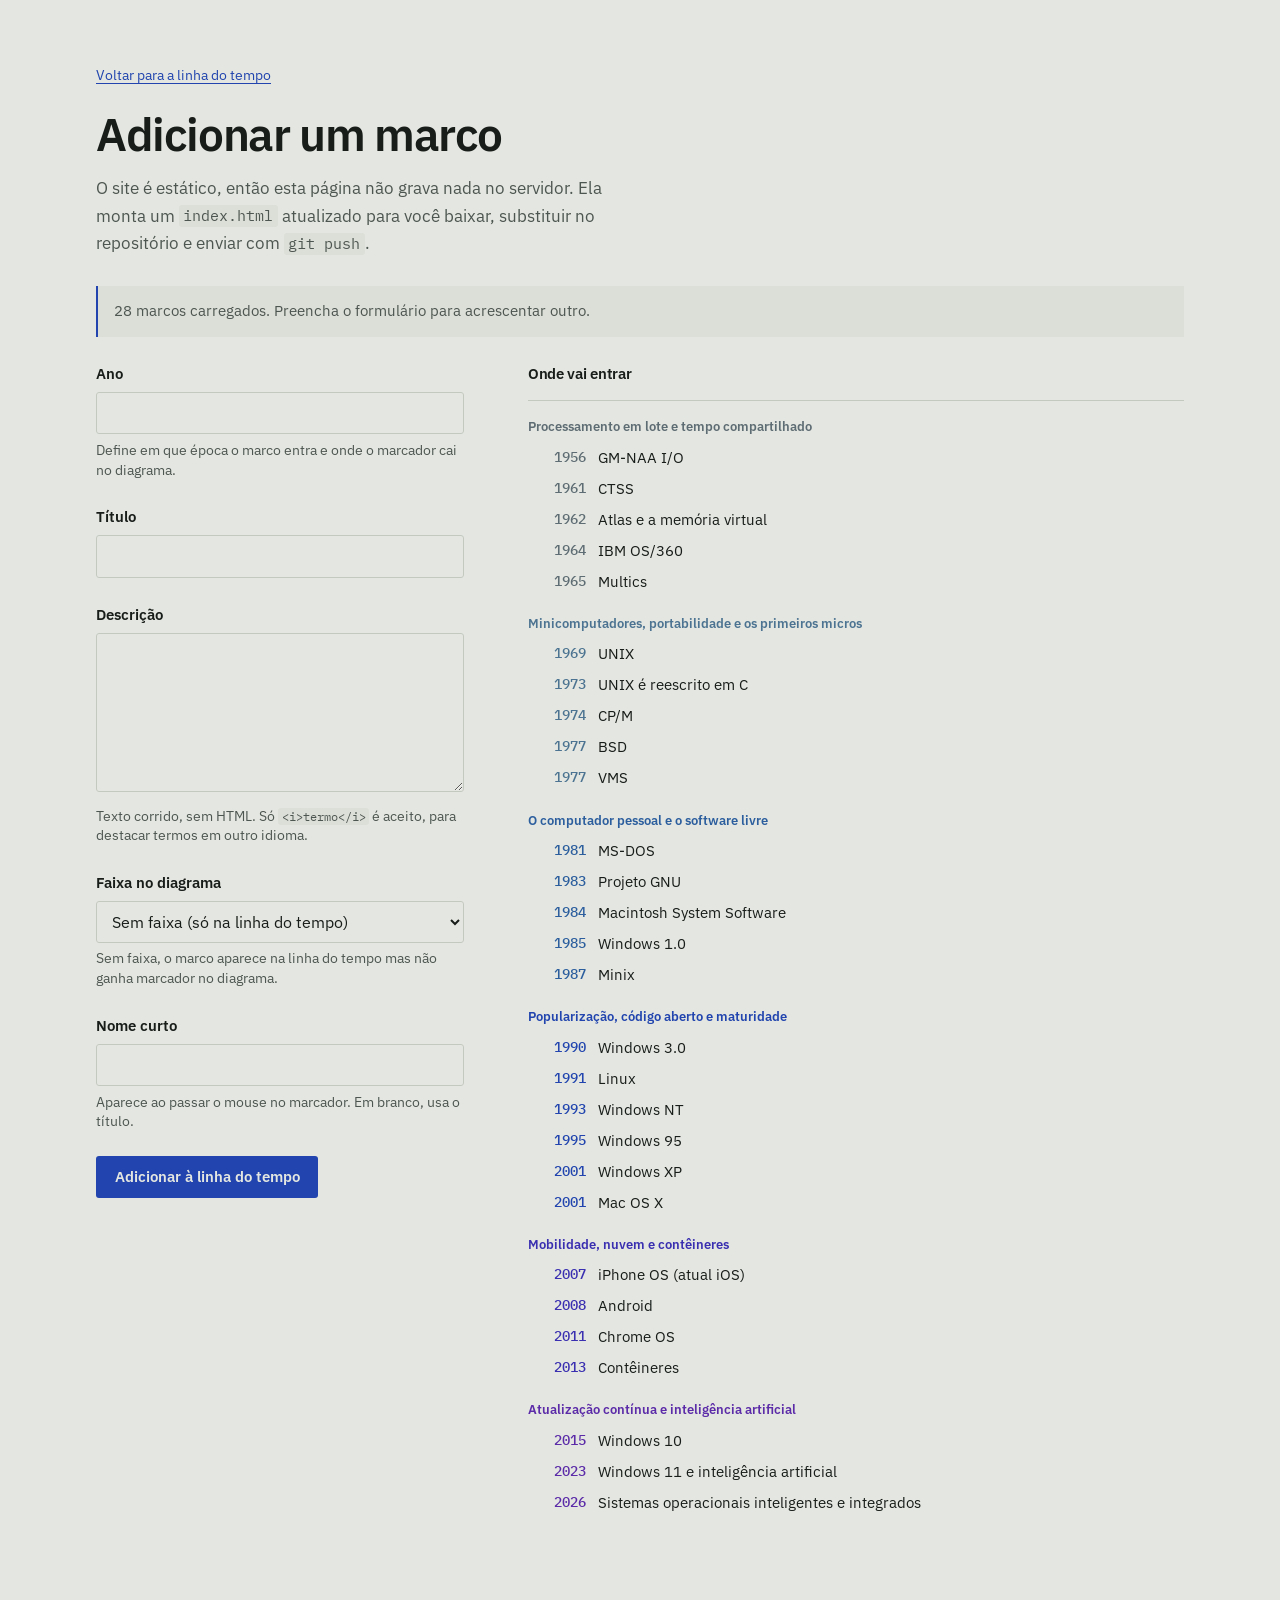
==== editor.html @ b469e8ab "Acrescenta sete marcos e a página de configuração Marcos novos: Atlas (1962), Multics (1965), VMS (1" ====
<!DOCTYPE html>
<html lang="pt-BR">
<head>
<meta charset="utf-8">
<meta name="viewport" content="width=device-width, initial-scale=1">
<title>Adicionar um marco</title>
<meta name="robots" content="noindex">
<link rel="preconnect" href="https://fonts.googleapis.com">
<link rel="preconnect" href="https://fonts.gstatic.com" crossorigin>
<link href="https://fonts.googleapis.com/css2?family=IBM+Plex+Mono:wght@400;500&family=IBM+Plex+Sans:wght@400;500;600&display=swap" rel="stylesheet">
<link rel="stylesheet" href="styles.css">
<link rel="stylesheet" href="editor.css">
</head>
<body>

<header class="tool-head">
  <p class="tool-back"><a href="index.html">Voltar para a linha do tempo</a></p>
  <h1>Adicionar um marco</h1>
  <p class="tool-note">O site é estático, então esta página não grava nada no servidor.
  Ela monta um <code>index.html</code> atualizado para você baixar, substituir no
  repositório e enviar com <code>git push</code>.</p>
</header>

<p class="tool-status" id="status" role="status">Carregando a linha do tempo atual&hellip;</p>

<p class="tool-fallback" id="fallback" hidden>
  O navegador bloqueia a leitura de arquivos locais quando a página é aberta direto do disco.
  Escolha o <code>index.html</code> manualmente, ou sirva a pasta com
  <code>python3 -m http.server</code>.
  <label class="tool-file">
    <input type="file" id="file" accept=".html,text/html">
    <span>Escolher index.html</span>
  </label>
</p>

<div class="tool-grid" id="grid" hidden>

  <form class="tool-form" id="form" novalidate>
    <div class="field">
      <label for="f-year">Ano</label>
      <input type="number" id="f-year" name="year" min="1940" max="2100" step="1"
             inputmode="numeric" required>
      <p class="field-help" id="year-help">Define em que época o marco entra e onde
      o marcador cai no diagrama.</p>
    </div>

    <div class="field">
      <label for="f-title">Título</label>
      <input type="text" id="f-title" name="title" maxlength="90" required>
    </div>

    <div class="field">
      <label for="f-text">Descrição</label>
      <textarea id="f-text" name="text" rows="6" required></textarea>
      <p class="field-help">Texto corrido, sem HTML. Só <code>&lt;i&gt;termo&lt;/i&gt;</code>
      é aceito, para destacar termos em outro idioma.</p>
    </div>

    <div class="field">
      <label for="f-lane">Faixa no diagrama</label>
      <select id="f-lane" name="lane"></select>
      <p class="field-help">Sem faixa, o marco aparece na linha do tempo mas não
      ganha marcador no diagrama.</p>
    </div>

    <div class="field">
      <label for="f-short">Nome curto</label>
      <input type="text" id="f-short" name="short" maxlength="28">
      <p class="field-help">Aparece ao passar o mouse no marcador. Em branco, usa o título.</p>
    </div>

    <p class="field-error" id="error" hidden></p>

    <button type="submit" class="btn btn-add">Adicionar à linha do tempo</button>
  </form>

  <section class="tool-side">
    <h2>Onde vai entrar</h2>
    <div class="toc" id="toc"></div>

    <div class="tool-out" id="out" hidden>
      <h2>Pronto para baixar</h2>
      <p class="tool-out-note" id="out-note"></p>
      <button type="button" class="btn btn-download" id="download">Baixar index.html</button>
      <details class="tool-snippet">
        <summary>Ver o HTML do marco, para colar à mão</summary>
        <pre id="snippet"></pre>
        <button type="button" class="btn btn-quiet" id="copy">Copiar</button>
      </details>
      <ol class="tool-steps">
        <li>Substitua o <code>index.html</code> da pasta do projeto pelo arquivo baixado.</li>
        <li>Rode <code>git add index.html &amp;&amp; git commit -m "Novo marco" &amp;&amp; git push</code>.</li>
        <li>O GitHub Pages republica o site em um ou dois minutos.</li>
      </ol>
    </div>
  </section>

</div>

<script src="editor.js"></script>
</body>
</html>
---- styles.css ----
/* Linha do tempo dos sistemas operacionais
   Paleta: papel cinza-esverdeado + rampa de matiz que avança com o tempo. */

:root {
  --paper:        #e4e7e1;
  --paper-sunk:   #dcdfd8;
  --ink:          #191d1a;
  --ink-soft:     #4e5651;
  --rule:         #c4c9c0;
  --rule-faint:   #d2d6cd;

  --era-1: #5e6c73;   /* 1956  aço */
  --era-2: #4c7391;
  --era-3: #2c5e9e;
  --era-4: #2144ae;
  --era-5: #3a2fb0;
  --era-6: #5b2ba8;   /* 2026  violeta */

  --sans: "IBM Plex Sans", ui-sans-serif, system-ui, "Segoe UI", Roboto, Helvetica, Arial, sans-serif;
  --mono: "IBM Plex Mono", ui-monospace, "SF Mono", Menlo, Consolas, monospace;

  --gutter: clamp(1.25rem, 5vw, 4.5rem);
  --year-col: 6.25rem;
  --rail-gap: 1.75rem;
}

@media (prefers-color-scheme: dark) {
  :root {
    --paper:      #14181a;
    --paper-sunk: #1b2023;
    --ink:        #e2e6e0;
    --ink-soft:   #9aa39d;
    --rule:       #333b3d;
    --rule-faint: #262d30;

    --era-1: #9aa8af;
    --era-2: #74a0bd;
    --era-3: #5e94dd;
    --era-4: #7290f2;
    --era-5: #8f82f6;
    --era-6: #ab80ef;
  }
}

* { box-sizing: border-box; }

html { -webkit-text-size-adjust: 100%; }

body {
  margin: 0;
  padding: 0 var(--gutter) 0;
  background: var(--paper);
  color: var(--ink);
  font: 400 17px/1.62 var(--sans);
  -webkit-font-smoothing: antialiased;
  text-rendering: optimizeLegibility;
}

h1, h2, h3 { margin: 0; font-weight: 600; letter-spacing: -0.02em; }
p { margin: 0; }
i { font-style: italic; }

/* ---------- cabeçalho ---------- */

.masthead {
  max-width: 68rem;
  margin: 0 auto;
  padding-block: clamp(3.5rem, 11vh, 7rem) clamp(2.5rem, 6vh, 4rem);
}

.masthead h1 {
  font-size: clamp(2.3rem, 6.2vw, 4.15rem);
  line-height: 1.03;
  letter-spacing: -0.035em;
}

.standfirst {
  margin-top: 1.6rem;
  max-width: 46ch;
  font-size: 1.06rem;
  line-height: 1.58;
  color: var(--ink-soft);
}

/* ---------- diagrama de linhagens ---------- */

.lineage {
  max-width: 68rem;
  margin: 0 auto;
  padding-block: clamp(2rem, 5vh, 3rem) clamp(2rem, 5vh, 3.25rem);
  border-top: 1px solid var(--rule);
}

.lineage h2 {
  font-size: 0.95rem;
  font-weight: 600;
  letter-spacing: 0;
}

.lineage-intro {
  margin-top: 0.35rem;
  max-width: 44ch;
  font-size: 0.95rem;
  color: var(--ink-soft);
}

.chart-scroll { margin-top: 2.25rem; }

.chart {
  position: relative;
  padding-top: 2rem;
}

.chart-hint { display: none; }

.chart-grid {
  position: absolute;
  inset: 2rem 0 1.9rem var(--lane-col, 8.25rem);
  pointer-events: none;
}

.chart-grid span {
  position: absolute;
  top: 0;
  bottom: 0;
  width: 1px;
  background: var(--rule-faint);
}

.lane {
  position: relative;
  display: grid;
  grid-template-columns: var(--lane-col, 8.25rem) 1fr;
  align-items: center;
  height: 2.15rem;
}

.lane-name {
  padding-right: 0.9rem;
  text-align: right;
  font-size: 0.78rem;
  line-height: 1.2;
  color: var(--ink-soft);
  white-space: nowrap;
  overflow: hidden;
  text-overflow: ellipsis;
}

.lane-track { position: relative; height: 100%; }

.lane-bar {
  position: absolute;
  top: 50%;
  height: 5px;
  margin-top: -2.5px;
  border-radius: 2.5px;
  opacity: 0.5;
  transform-origin: left center;
}

.mark {
  position: absolute;
  top: 50%;
  width: 13px;
  height: 13px;
  margin: -6.5px 0 0 -6.5px;
  padding: 0;
  border: 2.5px solid var(--paper);
  border-radius: 3px;
  background: currentColor;
  color: inherit;
  cursor: pointer;
  transition: transform 140ms ease, box-shadow 140ms ease;
}

.mark:hover,
.mark:focus-visible { transform: scale(1.35); }

.mark:focus-visible {
  outline: 2px solid var(--ink);
  outline-offset: 3px;
}

.chart-axis {
  position: relative;
  height: 1.9rem;
  margin-left: var(--lane-col, 8.25rem);
  padding-top: 0.55rem;
  border-top: 1px solid var(--rule);
}

.chart-axis span {
  position: absolute;
  top: 0.5rem;
  font: 400 0.72rem/1 var(--mono);
  color: var(--ink-soft);
  transform: translateX(-50%);
}

.chart-axis span:first-child { transform: none; }
.chart-axis span:last-child  { transform: translateX(-100%); }

.tip {
  position: absolute;
  z-index: 5;
  transform: translate(-50%, -100%);
  margin-top: -13px;
  padding: 0.3rem 0.55rem;
  border-radius: 4px;
  background: var(--ink);
  color: var(--paper);
  font-size: 0.78rem;
  line-height: 1.25;
  white-space: nowrap;
  pointer-events: none;
  opacity: 0;
  transition: opacity 120ms ease;
}

.tip[data-show="1"] { opacity: 1; }
.tip b { font: 500 0.78rem/1.25 var(--mono); font-weight: 500; margin-right: 0.45em; }

/* ---------- linha do tempo ---------- */

.timeline {
  max-width: 68rem;
  margin: 0 auto;
}

.era { padding-block: clamp(2.5rem, 6vh, 4rem) 0; }

.era-head {
  display: grid;
  grid-template-columns: var(--year-col) 1fr;
  align-items: start;
  padding-bottom: 1.5rem;
}

.era-span {
  grid-column: 1;
  grid-row: 1;
  text-align: right;
  padding-right: var(--rail-gap);
  padding-top: 0.5rem;
  font: 400 0.8rem/1.5 var(--mono);
  color: var(--ink-soft);
}

.era-head h2 {
  grid-column: 2;
  grid-row: 1;
  padding-left: var(--rail-gap);
  max-width: 26ch;
  font-size: clamp(1.28rem, 2.4vw, 1.7rem);
  line-height: 1.15;
  color: var(--era);
}

.entries {
  position: relative;
  color: var(--era);
}

.entries::before {
  content: "";
  position: absolute;
  left: var(--year-col);
  top: 0.2rem;
  bottom: 0;
  width: 1px;
  background: currentColor;
  opacity: 0.18;
}

/* segmento aceso: com JS, aparece quando o marco é alcançado */
.entry::before {
  content: "";
  position: absolute;
  left: var(--year-col);
  top: 0;
  bottom: 0;
  width: 1px;
  background: currentColor;
  opacity: 0.55;
  transition: opacity 600ms ease;
}

.entry {
  position: relative;
  display: grid;
  grid-template-columns: var(--year-col) 1fr;
  padding-bottom: 2.4rem;
}

.entry::after {
  content: "";
  position: absolute;
  left: calc(var(--year-col) - 3px);
  top: 0.52rem;
  width: 7px;
  height: 7px;
  border-radius: 2px;
  background: currentColor;
}

.entry-year {
  text-align: right;
  padding-right: var(--rail-gap);
  font: 500 1.02rem/1.55 var(--mono);
  color: var(--era);
}

.entry-body {
  padding-left: var(--rail-gap);
  max-width: 40rem;
}

.entry-body h3 {
  font-size: 1.2rem;
  line-height: 1.3;
  color: var(--ink);
}

.entry-body p {
  margin-top: 0.55rem;
  max-width: 62ch;
  color: var(--ink-soft);
}

.entry-last .entry-body h3 { font-size: 1.35rem; }
.entry-last .entry-body p { color: var(--ink); }

/* ---------- leitura conforme o scroll ---------- */

.js .entry::before,
.js .entry::after,
.js .entry-year,
.js .entry-body { opacity: 0.25; }

.js .entry-year,
.js .entry-body { transition: opacity 560ms ease; }
.js .entry::after { transition: opacity 560ms ease; }

.js .entry.is-read::before { opacity: 0.55; }
.js .entry.is-read::after,
.js .entry.is-read .entry-year,
.js .entry.is-read .entry-body { opacity: 1; }

/* cursor fixo: percorre 1956-2026 na mesma escala do diagrama */
.scrubber {
  position: fixed;
  inset: 0 0 auto 0;
  z-index: 20;
  opacity: 0;
  pointer-events: none;
  transition: opacity 320ms ease;
}

.scrubber[data-on="1"] { opacity: 1; }

.scrubber-track {
  height: 2px;
  background: var(--rule-faint);
}

.scrubber-fill {
  height: 100%;
  width: 0;
  background: var(--era, var(--era-1));
  transition: background-color 500ms ease;
}

.scrubber-year {
  position: absolute;
  top: 0.55rem;
  left: 0;
  transform: translateX(-50%);
  padding: 0.1rem 0.4rem;
  border-radius: 3px;
  background: var(--paper);
  font: 500 0.78rem/1.4 var(--mono);
  color: var(--era, var(--era-1));
  transition: color 500ms ease;
}

/* destaque temporário ao chegar pelo diagrama */
.entry.is-target .entry-body {
  animation: settle 1.6s ease-out;
}

@keyframes settle {
  0%, 55% { background: color-mix(in srgb, var(--era) 13%, transparent); }
  100%    { background: transparent; }
}

/* ---------- rodapé ---------- */

.colophon {
  max-width: 68rem;
  margin: 0 auto;
  padding-block: clamp(3rem, 8vh, 5rem);
  border-top: 1px solid var(--rule);
  margin-top: clamp(2.5rem, 6vh, 4rem);
  font-size: 0.92rem;
  color: var(--ink-soft);
}

.colophon-meta { margin-top: 0.35rem; }

/* ---------- animação de entrada (uma única vez) ---------- */

@media (prefers-reduced-motion: no-preference) {
  .chart[data-animate="1"] .lane-bar { animation: draw 620ms cubic-bezier(.2,.7,.3,1) backwards; }
  .chart[data-animate="1"] .mark     { animation: pop 260ms ease-out backwards; }
}

@keyframes draw { from { transform: scaleX(0); } }
@keyframes pop  { from { opacity: 0; transform: scale(0.4); } }

@media (prefers-reduced-motion: reduce) {
  * { animation-duration: 0.01ms !important; transition-duration: 0.01ms !important; }
  html { scroll-behavior: auto !important; }

  /* sem a revelação progressiva: todo o conteúdo já legível */
  .js .entry::after,
  .js .entry-year,
  .js .entry-body { opacity: 1; }
  .js .entry::before { opacity: 0.55; }
}

/* ---------- telas estreitas ---------- */

/* o diagrama precisa de escala mínima: abaixo dela, rola na horizontal */
@media (max-width: 760px) {
  .chart-scroll {
    overflow-x: auto;
    overscroll-behavior-x: contain;
    scrollbar-width: thin;
    padding-bottom: 0.5rem;
  }

  .chart { min-width: 42rem; }
  .chart-hint { display: inline; }
}

@media (max-width: 680px) {
  :root { --year-col: 3.75rem; --rail-gap: 1.1rem; }

  body { font-size: 16px; }
  .lane-name { font-size: 0.72rem; padding-right: 0.7rem; }
  .lane { height: 1.95rem; }
  .entry-year { font-size: 0.92rem; }
  .entry-body h3 { font-size: 1.12rem; }

  /* cabeçalho de época empilhado, para o intervalo não espremer na coluna */
  .era-head { display: block; padding-bottom: 1.25rem; }
  .era-span { text-align: left; padding: 0 0 0.3rem; }
  .era-head h2 { padding-left: 0; max-width: none; }
}

/* ---------- impressão ---------- */

@media print {
  body { background: #fff; color: #000; font-size: 11pt; padding: 0; }
  .lineage, .mark, .tip { display: none; }
  .entry { page-break-inside: avoid; }
  .era { page-break-before: auto; }
  .entry-body p, .standfirst, .entry-year { color: #000; }
}
---- editor.css ----
/* Página de configuração. Herda as variáveis de styles.css e veste
   como ferramenta: mais densa, com os controles em evidência. */

.tool-head {
  max-width: 68rem;
  margin: 0 auto;
  padding-block: clamp(2.5rem, 7vh, 4rem) 1.75rem;
}

.tool-back { margin-bottom: 1.5rem; font-size: 0.9rem; }

.tool-back a,
.tool-note a { color: var(--era-4); text-underline-offset: 3px; }

.tool-head h1 {
  font-size: clamp(1.9rem, 4.5vw, 2.9rem);
  line-height: 1.05;
  letter-spacing: -0.03em;
}

.tool-note {
  margin-top: 1rem;
  max-width: 54ch;
  color: var(--ink-soft);
}

code {
  padding: 0.1em 0.3em;
  border-radius: 3px;
  background: var(--paper-sunk);
  font: 400 0.88em/1 var(--mono);
}

.tool-status,
.tool-fallback {
  max-width: 68rem;
  margin: 0 auto 1.5rem;
  padding: 0.85rem 1rem;
  border-left: 2px solid var(--era-4);
  background: var(--paper-sunk);
  font-size: 0.92rem;
  color: var(--ink-soft);
}

.tool-status[data-tone="erro"],
.tool-fallback { border-left-color: #b0122e; }

.tool-file { display: block; margin-top: 0.9rem; }
.tool-file input { font: inherit; font-size: 0.85rem; }

.tool-grid {
  max-width: 68rem;
  margin: 0 auto;
  padding-bottom: clamp(3rem, 9vh, 6rem);
  display: grid;
  grid-template-columns: minmax(0, 23rem) minmax(0, 1fr);
  gap: clamp(2rem, 5vw, 4rem);
  align-items: start;
}

/* ---------- formulário ---------- */

.field { margin-bottom: 1.5rem; }

.field label {
  display: block;
  margin-bottom: 0.4rem;
  font-weight: 600;
  font-size: 0.95rem;
}

.field input,
.field select,
.field textarea {
  width: 100%;
  padding: 0.55rem 0.7rem;
  border: 1px solid var(--rule);
  border-radius: 3px;
  background: var(--paper);
  color: var(--ink);
  font: 400 1rem/1.45 var(--sans);
}

#f-year { font-family: var(--mono); font-weight: 500; }

.field textarea { resize: vertical; min-height: 7rem; }

.field input:focus-visible,
.field select:focus-visible,
.field textarea:focus-visible {
  outline: 2px solid var(--era-4);
  outline-offset: 1px;
  border-color: transparent;
}

.field-help {
  margin-top: 0.4rem;
  font-size: 0.85rem;
  line-height: 1.45;
  color: var(--ink-soft);
}

.field-error {
  margin-bottom: 1rem;
  padding: 0.6rem 0.8rem;
  border-left: 2px solid #b0122e;
  background: var(--paper-sunk);
  font-size: 0.9rem;
}

.btn {
  padding: 0.62rem 1.1rem;
  border: 1px solid transparent;
  border-radius: 3px;
  background: var(--era-4);
  color: var(--paper);
  font: 600 0.95rem/1.3 var(--sans);
  cursor: pointer;
}

.btn:hover { filter: brightness(1.12); }

.btn:focus-visible {
  outline: 2px solid var(--ink);
  outline-offset: 2px;
}

.btn-quiet {
  margin-top: 0.7rem;
  background: transparent;
  border-color: var(--rule);
  color: var(--ink);
  font-weight: 500;
}

/* ---------- lista de marcos ---------- */

.tool-side h2 {
  font-size: 0.95rem;
  margin-bottom: 0.9rem;
}

.toc {
  border-top: 1px solid var(--rule);
  font-size: 0.92rem;
}

.toc-era {
  padding: 1.1rem 0 0.35rem;
  font: 600 0.82rem/1.4 var(--sans);
  color: var(--era, var(--ink-soft));
}

.toc-item {
  display: grid;
  grid-template-columns: 3.6rem 1fr;
  gap: 0.8rem;
  padding: 0.28rem 0.5rem 0.28rem 0;
  border-radius: 3px;
}

.toc-item b {
  font: 500 0.88rem/1.5 var(--mono);
  font-weight: 500;
  color: var(--era, var(--ink-soft));
  text-align: right;
}

.toc-item span { line-height: 1.5; }

.toc-item[data-state="novo"] {
  background: color-mix(in srgb, var(--era-4) 15%, transparent);
  font-weight: 600;
}

.toc-item[data-state="previsto"] {
  background: color-mix(in srgb, var(--era-4) 8%, transparent);
  outline: 1px dashed color-mix(in srgb, var(--era-4) 45%, transparent);
}

.toc-item[data-state="previsto"] span { color: var(--ink-soft); font-style: italic; }

/* ---------- saída ---------- */

.tool-out {
  margin-top: 2.5rem;
  padding-top: 1.75rem;
  border-top: 1px solid var(--rule);
}

.tool-out-note { margin-bottom: 1rem; color: var(--ink-soft); font-size: 0.92rem; }

.tool-snippet { margin-top: 1.5rem; font-size: 0.9rem; }
.tool-snippet summary { cursor: pointer; color: var(--ink-soft); }

.tool-snippet pre {
  margin-top: 0.8rem;
  padding: 0.9rem;
  overflow-x: auto;
  border: 1px solid var(--rule);
  border-radius: 3px;
  background: var(--paper-sunk);
  font: 400 0.8rem/1.6 var(--mono);
  white-space: pre;
}

.tool-steps {
  margin: 1.75rem 0 0;
  padding-left: 1.2rem;
  font-size: 0.9rem;
  line-height: 1.7;
  color: var(--ink-soft);
}

@media (max-width: 760px) {
  .tool-grid { grid-template-columns: minmax(0, 1fr); }
  .tool-side { margin-top: 1rem; }
}
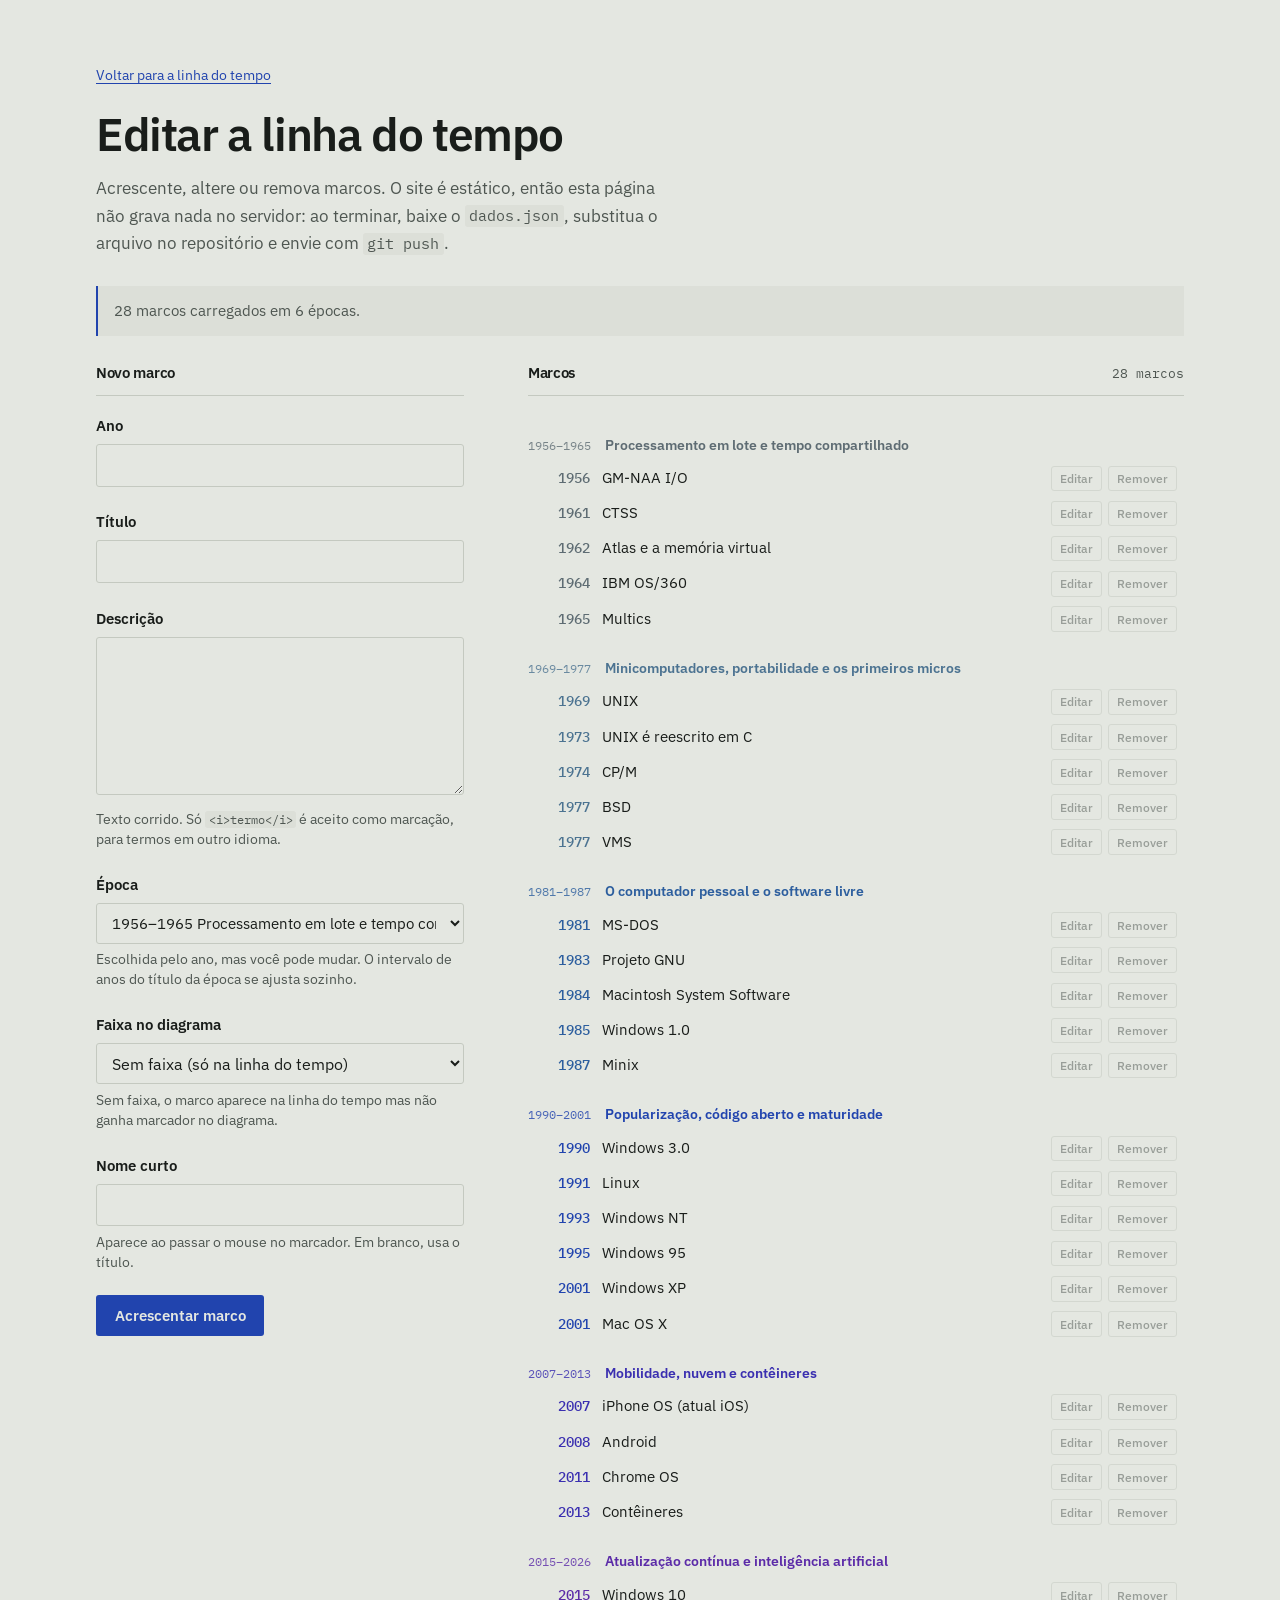
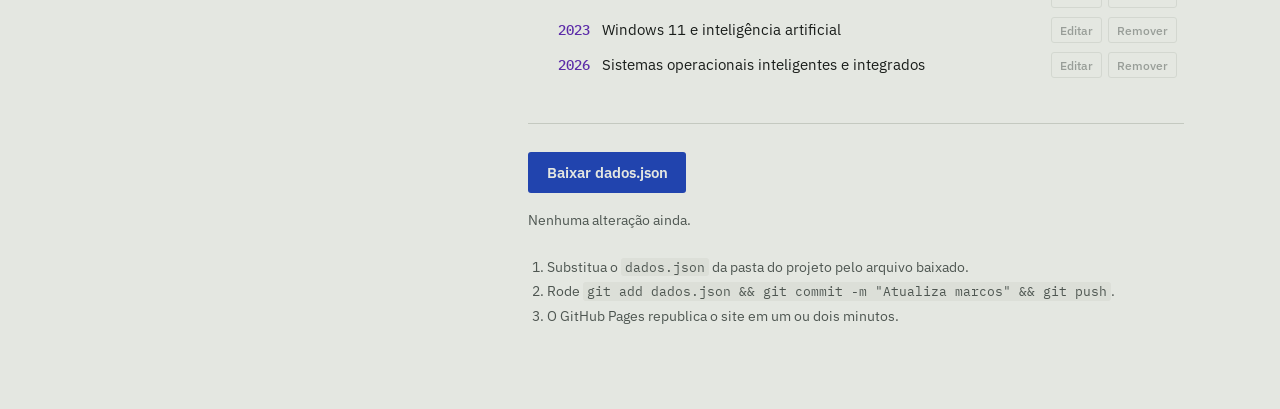
==== commit a278a834: "Move o conteúdo para dados.json e torna o editor um CRUD O index.html passa a ser só a casca: timeli" ====
--- a/editor.html
+++ b/editor.html
@@ -3,7 +3,7 @@
 <head>
 <meta charset="utf-8">
 <meta name="viewport" content="width=device-width, initial-scale=1">
-<title>Adicionar um marco</title>
+<title>Editar a linha do tempo</title>
 <meta name="robots" content="noindex">
 <link rel="preconnect" href="https://fonts.googleapis.com">
 <link rel="preconnect" href="https://fonts.gstatic.com" crossorigin>
@@ -15,81 +15,86 @@
 
 <header class="tool-head">
   <p class="tool-back"><a href="index.html">Voltar para a linha do tempo</a></p>
-  <h1>Adicionar um marco</h1>
-  <p class="tool-note">O site é estático, então esta página não grava nada no servidor.
-  Ela monta um <code>index.html</code> atualizado para você baixar, substituir no
-  repositório e enviar com <code>git push</code>.</p>
+  <h1>Editar a linha do tempo</h1>
+  <p class="tool-note">Acrescente, altere ou remova marcos. O site é estático, então esta
+  página não grava nada no servidor: ao terminar, baixe o <code>dados.json</code>,
+  substitua o arquivo no repositório e envie com <code>git push</code>.</p>
 </header>
 
-<p class="tool-status" id="status" role="status">Carregando a linha do tempo atual&hellip;</p>
+<p class="tool-status" id="status" role="status">Carregando o <code>dados.json</code>&hellip;</p>
 
 <p class="tool-fallback" id="fallback" hidden>
   O navegador bloqueia a leitura de arquivos locais quando a página é aberta direto do disco.
-  Escolha o <code>index.html</code> manualmente, ou sirva a pasta com
+  Escolha o <code>dados.json</code> manualmente, ou sirva a pasta com
   <code>python3 -m http.server</code>.
   <label class="tool-file">
-    <input type="file" id="file" accept=".html,text/html">
-    <span>Escolher index.html</span>
+    <input type="file" id="file" accept=".json,application/json">
   </label>
 </p>
 
 <div class="tool-grid" id="grid" hidden>
 
   <form class="tool-form" id="form" novalidate>
+    <h2 id="form-title">Novo marco</h2>
+
     <div class="field">
       <label for="f-year">Ano</label>
-      <input type="number" id="f-year" name="year" min="1940" max="2100" step="1"
-             inputmode="numeric" required>
-      <p class="field-help" id="year-help">Define em que época o marco entra e onde
-      o marcador cai no diagrama.</p>
+      <input type="number" id="f-year" min="1940" max="2100" step="1" inputmode="numeric" required>
     </div>
 
     <div class="field">
       <label for="f-title">Título</label>
-      <input type="text" id="f-title" name="title" maxlength="90" required>
+      <input type="text" id="f-title" maxlength="90" required>
     </div>
 
     <div class="field">
       <label for="f-text">Descrição</label>
-      <textarea id="f-text" name="text" rows="6" required></textarea>
-      <p class="field-help">Texto corrido, sem HTML. Só <code>&lt;i&gt;termo&lt;/i&gt;</code>
-      é aceito, para destacar termos em outro idioma.</p>
+      <textarea id="f-text" rows="6" required></textarea>
+      <p class="field-help">Texto corrido. Só <code>&lt;i&gt;termo&lt;/i&gt;</code> é aceito
+      como marcação, para termos em outro idioma.</p>
+    </div>
+
+    <div class="field">
+      <label for="f-era">Época</label>
+      <select id="f-era"></select>
+      <p class="field-help">Escolhida pelo ano, mas você pode mudar. O intervalo de anos
+      do título da época se ajusta sozinho.</p>
     </div>
 
     <div class="field">
       <label for="f-lane">Faixa no diagrama</label>
-      <select id="f-lane" name="lane"></select>
-      <p class="field-help">Sem faixa, o marco aparece na linha do tempo mas não
-      ganha marcador no diagrama.</p>
+      <select id="f-lane"></select>
+      <p class="field-help">Sem faixa, o marco aparece na linha do tempo mas não ganha
+      marcador no diagrama.</p>
     </div>
 
     <div class="field">
       <label for="f-short">Nome curto</label>
-      <input type="text" id="f-short" name="short" maxlength="28">
+      <input type="text" id="f-short" maxlength="28">
       <p class="field-help">Aparece ao passar o mouse no marcador. Em branco, usa o título.</p>
     </div>
 
     <p class="field-error" id="error" hidden></p>
 
-    <button type="submit" class="btn btn-add">Adicionar à linha do tempo</button>
+    <div class="form-actions">
+      <button type="submit" class="btn" id="submit">Acrescentar marco</button>
+      <button type="button" class="btn btn-quiet" id="cancel" hidden>Cancelar</button>
+    </div>
   </form>
 
   <section class="tool-side">
-    <h2>Onde vai entrar</h2>
+    <div class="side-head">
+      <h2>Marcos</h2>
+      <p class="side-count" id="count"></p>
+    </div>
     <div class="toc" id="toc"></div>
 
-    <div class="tool-out" id="out" hidden>
-      <h2>Pronto para baixar</h2>
-      <p class="tool-out-note" id="out-note"></p>
-      <button type="button" class="btn btn-download" id="download">Baixar index.html</button>
-      <details class="tool-snippet">
-        <summary>Ver o HTML do marco, para colar à mão</summary>
-        <pre id="snippet"></pre>
-        <button type="button" class="btn btn-quiet" id="copy">Copiar</button>
-      </details>
+    <div class="tool-out">
+      <button type="button" class="btn btn-download" id="download">Baixar dados.json</button>
+      <p class="tool-out-note" id="out-note">Nenhuma alteração ainda.</p>
       <ol class="tool-steps">
-        <li>Substitua o <code>index.html</code> da pasta do projeto pelo arquivo baixado.</li>
-        <li>Rode <code>git add index.html &amp;&amp; git commit -m "Novo marco" &amp;&amp; git push</code>.</li>
+        <li>Substitua o <code>dados.json</code> da pasta do projeto pelo arquivo baixado.</li>
+        <li>Rode <code>git add dados.json &amp;&amp; git commit -m "Atualiza marcos" &amp;&amp; git push</code>.</li>
         <li>O GitHub Pages republica o site em um ou dois minutos.</li>
       </ol>
     </div>
--- a/styles.css
+++ b/styles.css
@@ -393,6 +393,29 @@
   100%    { background: transparent; }
 }
 
+/* ---------- mensagens de carregamento e falha ---------- */
+
+.loading,
+.aviso {
+  max-width: 68rem;
+  margin: clamp(2rem, 5vh, 3rem) auto;
+  padding: 1rem 1.15rem;
+  border-left: 2px solid var(--era-4);
+  background: var(--paper-sunk);
+  font-size: 0.95rem;
+  line-height: 1.65;
+  color: var(--ink-soft);
+}
+
+code {
+  padding: 0.1em 0.3em;
+  border-radius: 3px;
+  background: var(--paper-sunk);
+  font: 400 0.88em/1 var(--mono);
+}
+
+.aviso code { background: var(--paper); }
+
 /* ---------- rodapé ---------- */
 
 .colophon {
--- a/editor.css
+++ b/editor.css
@@ -1,5 +1,5 @@
-/* Página de configuração. Herda as variáveis de styles.css e veste
-   como ferramenta: mais densa, com os controles em evidência. */
+/* Página de edição. Herda as variáveis de styles.css e veste como
+   ferramenta: mais densa, com os controles em evidência. */
 
 .tool-head {
   max-width: 68rem;
@@ -8,9 +8,7 @@
 }
 
 .tool-back { margin-bottom: 1.5rem; font-size: 0.9rem; }
-
-.tool-back a,
-.tool-note a { color: var(--era-4); text-underline-offset: 3px; }
+.tool-back a { color: var(--era-4); text-underline-offset: 3px; }
 
 .tool-head h1 {
   font-size: clamp(1.9rem, 4.5vw, 2.9rem);
@@ -20,15 +18,8 @@
 
 .tool-note {
   margin-top: 1rem;
-  max-width: 54ch;
-  color: var(--ink-soft);
-}
-
-code {
-  padding: 0.1em 0.3em;
-  border-radius: 3px;
-  background: var(--paper-sunk);
-  font: 400 0.88em/1 var(--mono);
+  max-width: 58ch;
+  color: var(--ink-soft);
 }
 
 .tool-status,
@@ -39,11 +30,15 @@
   border-left: 2px solid var(--era-4);
   background: var(--paper-sunk);
   font-size: 0.92rem;
+  line-height: 1.6;
   color: var(--ink-soft);
 }
 
 .tool-status[data-tone="erro"],
 .tool-fallback { border-left-color: #b0122e; }
+
+.tool-status code,
+.tool-fallback code { background: var(--paper); }
 
 .tool-file { display: block; margin-top: 0.9rem; }
 .tool-file input { font: inherit; font-size: 0.85rem; }
@@ -60,7 +55,16 @@
 
 /* ---------- formulário ---------- */
 
-.field { margin-bottom: 1.5rem; }
+.tool-form h2 {
+  font-size: 0.95rem;
+  margin-bottom: 1.1rem;
+  padding-bottom: 0.6rem;
+  border-bottom: 1px solid var(--rule);
+}
+
+.tool-side h2 { font-size: 0.95rem; }
+
+.field { margin-bottom: 1.4rem; }
 
 .field label {
   display: block;
@@ -82,6 +86,7 @@
 }
 
 #f-year { font-family: var(--mono); font-weight: 500; }
+#f-era { font-size: 0.92rem; }
 
 .field textarea { resize: vertical; min-height: 7rem; }
 
@@ -108,6 +113,8 @@
   font-size: 0.9rem;
 }
 
+.form-actions { display: flex; gap: 0.6rem; flex-wrap: wrap; }
+
 .btn {
   padding: 0.62rem 1.1rem;
   border: 1px solid transparent;
@@ -126,7 +133,6 @@
 }
 
 .btn-quiet {
-  margin-top: 0.7rem;
   background: transparent;
   border-color: var(--rule);
   color: var(--ink);
@@ -135,28 +141,59 @@
 
 /* ---------- lista de marcos ---------- */
 
-.tool-side h2 {
-  font-size: 0.95rem;
-  margin-bottom: 0.9rem;
-}
-
-.toc {
-  border-top: 1px solid var(--rule);
-  font-size: 0.92rem;
-}
+.side-head {
+  display: flex;
+  align-items: baseline;
+  justify-content: space-between;
+  gap: 1rem;
+  margin-bottom: 1.1rem;
+  padding-bottom: 0.6rem;
+  border-bottom: 1px solid var(--rule);
+}
+
+.side-count {
+  font: 400 0.82rem/1.4 var(--mono);
+  color: var(--ink-soft);
+}
+
+.toc { font-size: 0.92rem; }
 
 .toc-era {
-  padding: 1.1rem 0 0.35rem;
-  font: 600 0.82rem/1.4 var(--sans);
+  display: flex;
+  align-items: baseline;
+  gap: 0.9rem;
+  padding: 1.4rem 0 0.4rem;
+  font: 600 0.85rem/1.4 var(--sans);
   color: var(--era, var(--ink-soft));
+}
+
+.toc-era b {
+  font: 400 0.76rem/1.4 var(--mono);
+  font-weight: 400;
+  opacity: 0.8;
+}
+
+.toc-vazia {
+  padding: 0.3rem 0;
+  font-size: 0.85rem;
+  font-style: italic;
+  color: var(--ink-soft);
 }
 
 .toc-item {
   display: grid;
-  grid-template-columns: 3.6rem 1fr;
+  grid-template-columns: 3.4rem minmax(0, 1fr) auto;
   gap: 0.8rem;
-  padding: 0.28rem 0.5rem 0.28rem 0;
-  border-radius: 3px;
+  align-items: baseline;
+  padding: 0.3rem 0.45rem;
+  border-radius: 3px;
+}
+
+.toc-item:hover { background: var(--paper-sunk); }
+
+.toc-item[data-state="editando"] {
+  background: color-mix(in srgb, var(--era-4) 14%, transparent);
+  font-weight: 600;
 }
 
 .toc-item b {
@@ -168,17 +205,35 @@
 
 .toc-item span { line-height: 1.5; }
 
-.toc-item[data-state="novo"] {
-  background: color-mix(in srgb, var(--era-4) 15%, transparent);
-  font-weight: 600;
-}
-
-.toc-item[data-state="previsto"] {
-  background: color-mix(in srgb, var(--era-4) 8%, transparent);
-  outline: 1px dashed color-mix(in srgb, var(--era-4) 45%, transparent);
-}
-
-.toc-item[data-state="previsto"] span { color: var(--ink-soft); font-style: italic; }
+.toc-acoes {
+  display: flex;
+  gap: 0.35rem;
+  opacity: 0.5;
+  transition: opacity 120ms ease;
+}
+
+.toc-item:hover .toc-acoes,
+.toc-item:focus-within .toc-acoes,
+.toc-item[data-state="editando"] .toc-acoes { opacity: 1; }
+
+.mini {
+  padding: 0.15rem 0.5rem;
+  border: 1px solid var(--rule);
+  border-radius: 3px;
+  background: var(--paper);
+  color: var(--ink-soft);
+  font: 500 0.78rem/1.5 var(--sans);
+  cursor: pointer;
+}
+
+.mini:hover { color: var(--ink); border-color: var(--ink-soft); }
+.mini-perigo:hover { color: #b0122e; border-color: #b0122e; }
+
+.mini:focus-visible {
+  opacity: 1;
+  outline: 2px solid var(--era-4);
+  outline-offset: 1px;
+}
 
 /* ---------- saída ---------- */
 
@@ -188,24 +243,10 @@
   border-top: 1px solid var(--rule);
 }
 
-.tool-out-note { margin-bottom: 1rem; color: var(--ink-soft); font-size: 0.92rem; }
-
-.tool-snippet { margin-top: 1.5rem; font-size: 0.9rem; }
-.tool-snippet summary { cursor: pointer; color: var(--ink-soft); }
-
-.tool-snippet pre {
-  margin-top: 0.8rem;
-  padding: 0.9rem;
-  overflow-x: auto;
-  border: 1px solid var(--rule);
-  border-radius: 3px;
-  background: var(--paper-sunk);
-  font: 400 0.8rem/1.6 var(--mono);
-  white-space: pre;
-}
+.tool-out-note { margin-top: 0.9rem; color: var(--ink-soft); font-size: 0.9rem; }
 
 .tool-steps {
-  margin: 1.75rem 0 0;
+  margin: 1.5rem 0 0;
   padding-left: 1.2rem;
   font-size: 0.9rem;
   line-height: 1.7;
@@ -215,4 +256,5 @@
 @media (max-width: 760px) {
   .tool-grid { grid-template-columns: minmax(0, 1fr); }
   .tool-side { margin-top: 1rem; }
-}
+  .toc-acoes { opacity: 1; }
+}
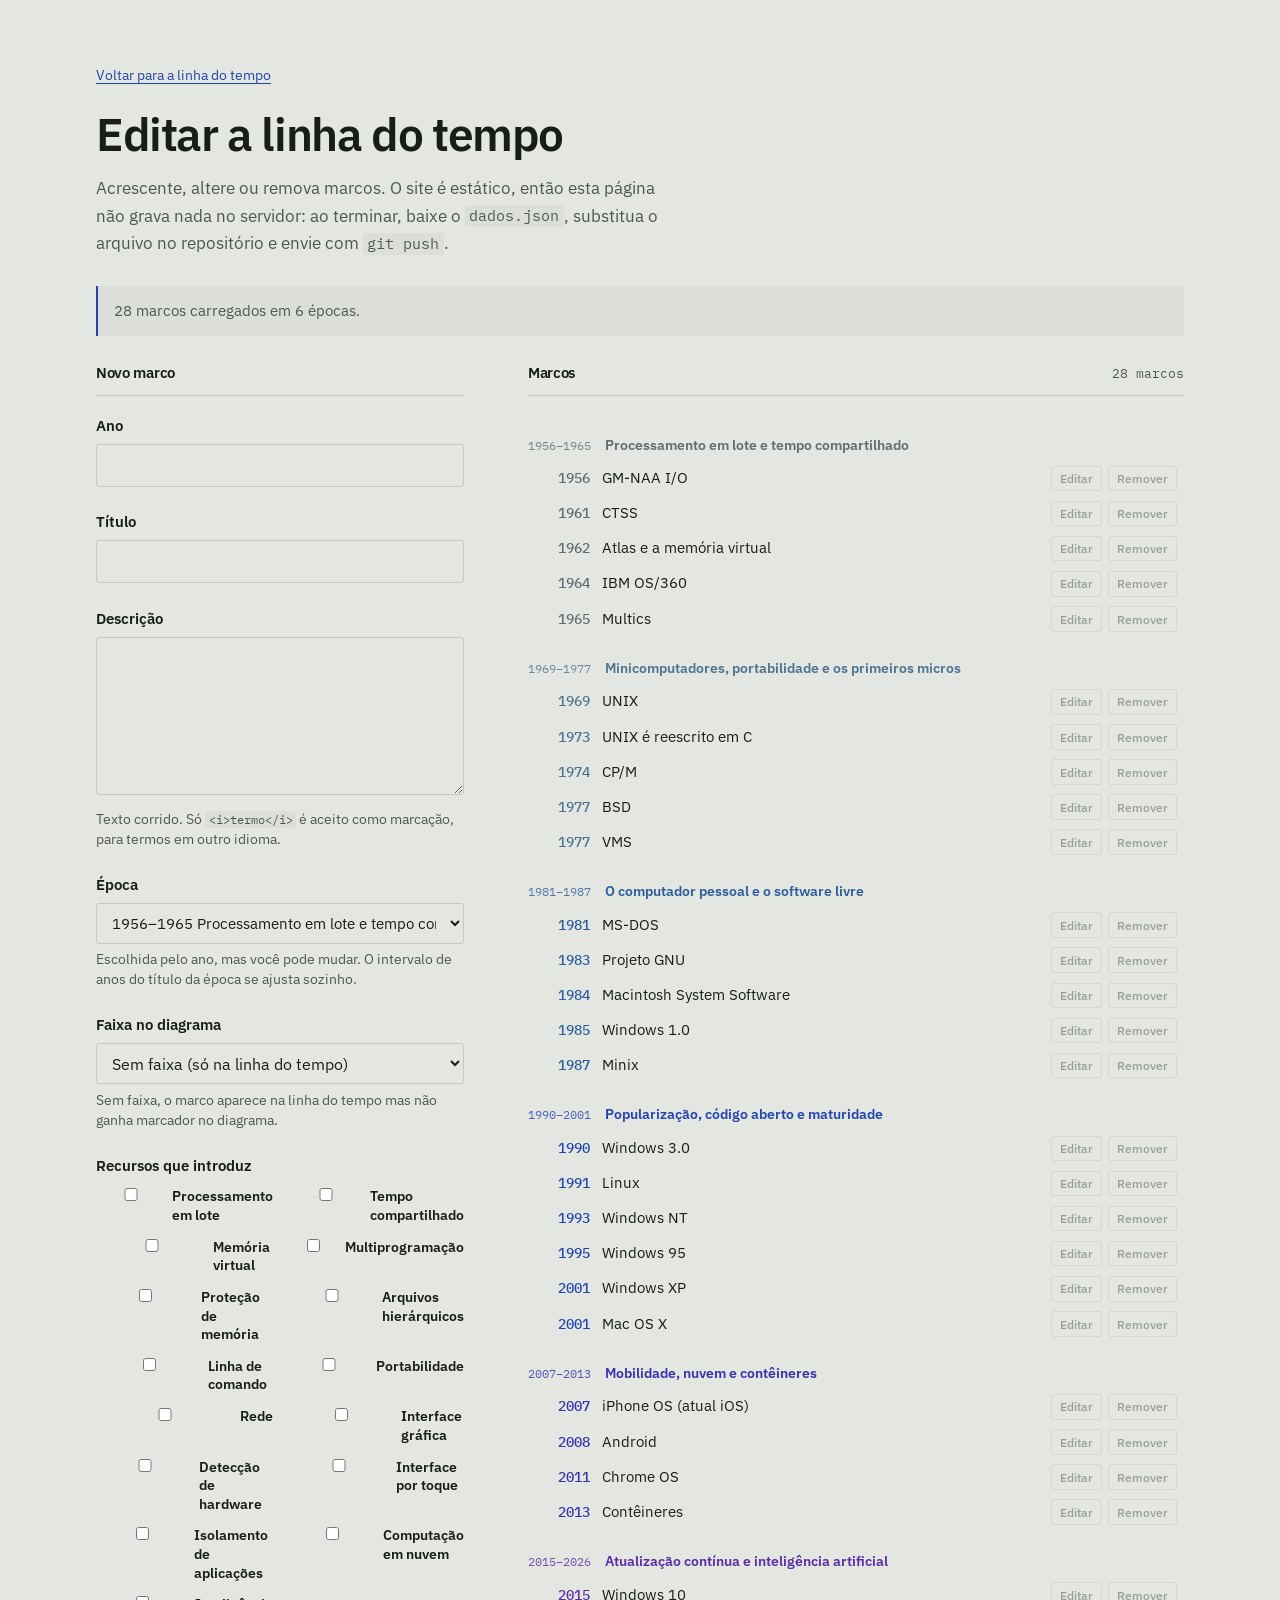
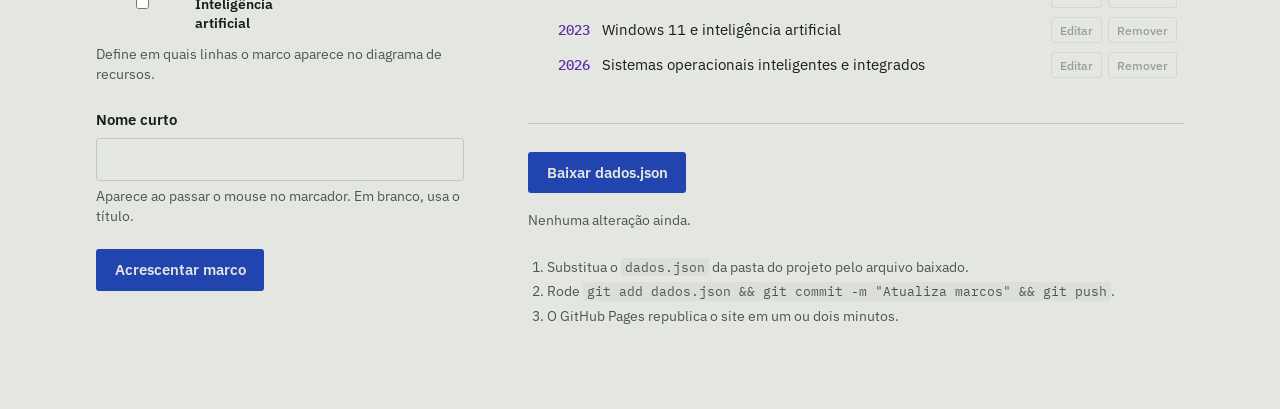
==== commit 6928e1ec: "Põe as funcionalidades em primeiro plano, como pede o enunciado O trabalho pede foco nas funcionalid" ====
--- a/editor.html
+++ b/editor.html
@@ -68,6 +68,12 @@
       marcador no diagrama.</p>
     </div>
 
+    <fieldset class="field field-checks">
+      <legend>Recursos que introduz</legend>
+      <div class="checks" id="f-recursos"></div>
+      <p class="field-help">Define em quais linhas o marco aparece no diagrama de recursos.</p>
+    </fieldset>
+
     <div class="field">
       <label for="f-short">Nome curto</label>
       <input type="text" id="f-short" maxlength="28">
--- a/styles.css
+++ b/styles.css
@@ -112,6 +112,9 @@
 }
 
 .chart-hint { display: none; }
+
+/* os nomes das capacidades são mais longos que os das famílias */
+.chart-recursos { --lane-col: 10.5rem; }
 
 .chart-grid {
   position: absolute;
@@ -463,6 +466,7 @@
   }
 
   .chart { min-width: 42rem; }
+  .chart-recursos { min-width: 46rem; }
   .chart-hint { display: inline; }
 }
 
--- a/editor.css
+++ b/editor.css
@@ -98,6 +98,36 @@
   border-color: transparent;
 }
 
+.field-checks {
+  margin: 0 0 1.4rem;
+  padding: 0;
+  border: 0;
+}
+
+.field-checks legend {
+  padding: 0;
+  margin-bottom: 0.5rem;
+  font-weight: 600;
+  font-size: 0.95rem;
+}
+
+.checks {
+  display: grid;
+  grid-template-columns: 1fr 1fr;
+  gap: 0.3rem 0.9rem;
+}
+
+.checks label {
+  display: flex;
+  align-items: baseline;
+  gap: 0.4rem;
+  font-size: 0.86rem;
+  line-height: 1.35;
+  cursor: pointer;
+}
+
+.checks input { accent-color: var(--era-4); }
+
 .field-help {
   margin-top: 0.4rem;
   font-size: 0.85rem;
